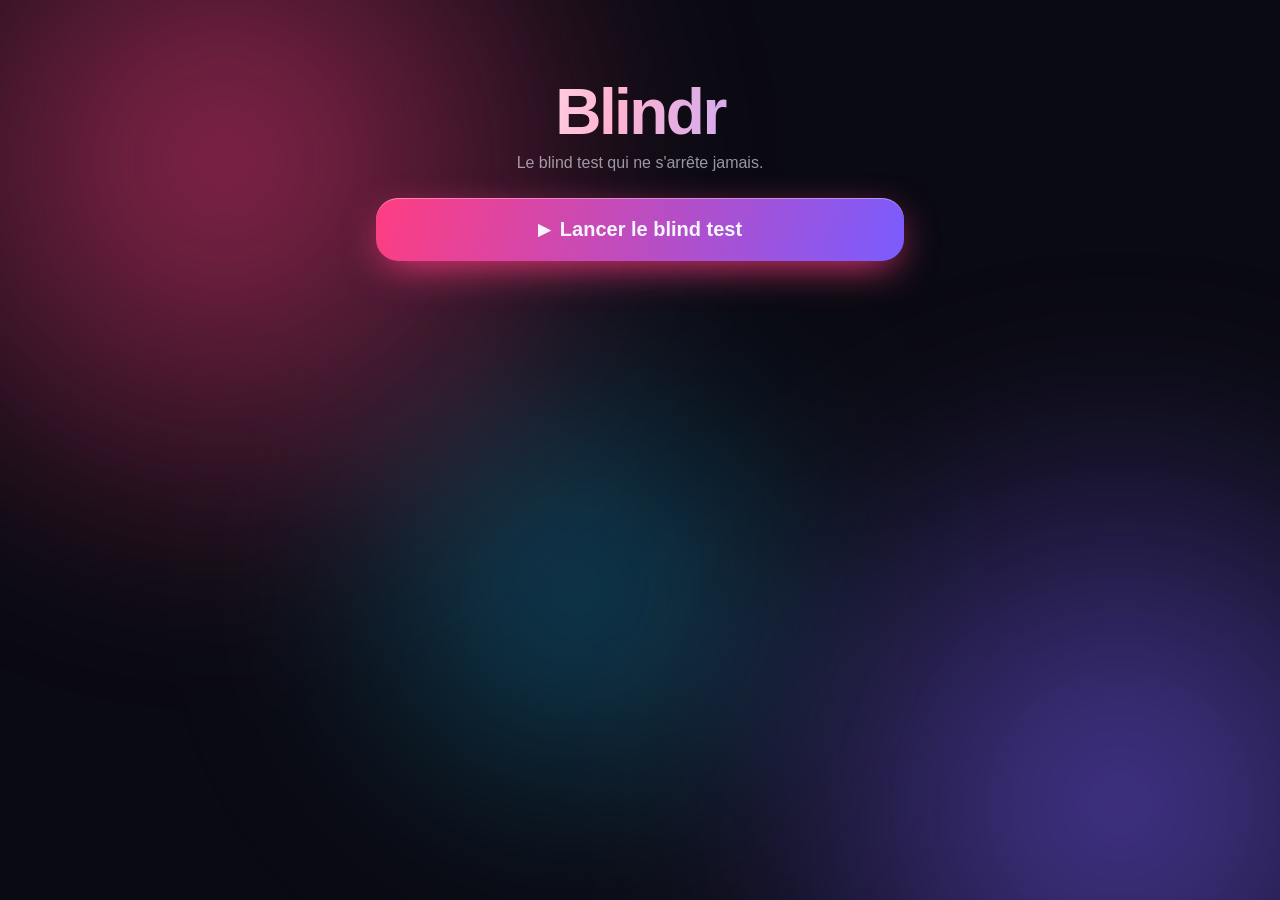
==== index.html @ a98001b3 "Interface et moteur de jeu Mode infini, réglages pendant la partie, préchargement et fondu enchaîné " ====
<!doctype html>
<html lang="fr">
<head>
  <meta charset="utf-8">
  <meta name="viewport" content="width=device-width, initial-scale=1, viewport-fit=cover, user-scalable=no">
  <title>Blindr</title>
  <meta name="description" content="Blind test infini : musique, films, séries, Disney, anime, jeux vidéo.">
  <meta name="theme-color" content="#0a0a12">
  <meta name="apple-mobile-web-app-capable" content="yes">
  <meta name="mobile-web-app-capable" content="yes">
  <meta name="apple-mobile-web-app-status-bar-style" content="black-translucent">
  <meta name="apple-mobile-web-app-title" content="Blindr">
  <link rel="manifest" href="manifest.webmanifest">
  <link rel="apple-touch-icon" href="icons/apple-touch-icon.png">
  <link rel="icon" href="icons/icon-192.png">
  <link rel="stylesheet" href="styles.css">
</head>
<body>
  <!-- Accueil -->
  <section id="home" class="screen active">
    <div class="blobs"><i></i><i></i><i></i></div>
    <div class="home-inner">
      <header class="brand">
        <div class="logo-mark" aria-hidden="true"><span></span><span></span><span></span><span></span><span></span></div>
        <h1 class="logo">Blindr</h1>
        <p class="tagline">Le blind test qui ne s'arrête jamais.</p>
      </header>
      <button id="startBtn" class="cta"><span class="cta-icon">▶</span> Lancer le blind test</button>
      <p id="homeStatus" class="home-status"></p>
      <div id="settingsHome" class="settings-slot"></div>
    </div>
  </section>

  <!-- Partie -->
  <section id="game" class="screen" data-phase="idle">
    <div class="bg">
      <div class="blobs"><i></i><i></i><i></i></div>
      <img id="backdrop" class="backdrop" alt="">
      <div id="bgLayer" class="bg-layer"></div>
      <video id="video" class="video" playsinline webkit-playsinline preload="auto"></video>
      <video id="video2" class="video" playsinline webkit-playsinline preload="auto"></video>
      <div class="shade"></div>
    </div>

    <header class="topbar">
      <button id="quitBtn" class="icon-btn" aria-label="Quitter">✕</button>
      <div id="catChip" class="chip"></div>
      <div id="scoreBox" class="score"></div>
      <button id="outputBtn" class="icon-btn hidden" aria-label="Sortie audio">
        <svg viewBox="0 0 24 24" width="20" height="20" fill="none" stroke="currentColor" stroke-width="2" stroke-linecap="round" stroke-linejoin="round" aria-hidden="true"><path d="M5 17H4a2 2 0 0 1-2-2V5a2 2 0 0 1 2-2h16a2 2 0 0 1 2 2v10a2 2 0 0 1-2 2h-1"/><path d="M12 15l5 6H7z"/></svg>
      </button>
      <button id="settingsBtn" class="icon-btn" aria-label="Réglages">⚙︎</button>
    </header>

    <main class="stage">
      <div class="panel loading">
        <div class="spinner"></div>
        <p id="loadingText">Préparation des extraits…</p>
        <button id="retryBtn" class="ghost hidden">Réessayer</button>
      </div>

      <div class="panel guess">
        <div class="ring">
          <svg viewBox="0 0 120 120" aria-hidden="true">
            <circle class="ring-track" cx="60" cy="60" r="54"/>
            <circle id="ringBar" class="ring-bar" cx="60" cy="60" r="54"/>
          </svg>
          <div id="countdown" class="countdown">15</div>
        </div>
        <div class="eq" aria-hidden="true"><i></i><i></i><i></i><i></i><i></i><i></i><i></i><i></i><i></i></div>
        <p class="question">Qu'est-ce que c'est ?</p>
        <p id="roundLabel" class="round-label"></p>
      </div>

      <div class="panel reveal">
        <img id="cover" class="cover" alt="">
        <div class="answer">
          <h2 id="ansTitle" class="ans-title"></h2>
          <p id="ansAlt" class="ans-alt"></p>
          <p id="ansSub" class="ans-sub"></p>
          <p id="ansMeta" class="ans-meta"></p>
        </div>
        <div id="judge" class="judge">
          <button data-ok="1" class="judge-btn ok">✓ Trouvé</button>
          <button data-ok="0" class="judge-btn ko">✗ Raté</button>
        </div>
      </div>
    </main>

    <footer class="controls">
      <button id="pauseBtn" class="ctrl" aria-label="Pause">❚❚</button>
      <button id="skipBtn" class="ctrl wide">Révéler</button>
    </footer>
    <div class="progress"><i id="progressBar"></i></div>
    <div id="pausedOverlay" class="paused-overlay">En pause<small>Touchez ▶ pour reprendre</small></div>
  </section>

  <!-- Réglages pendant la partie -->
  <div id="sheet" class="sheet" aria-hidden="true">
    <div class="sheet-backdrop" data-close></div>
    <div class="sheet-panel">
      <div class="sheet-grab"></div>
      <div class="sheet-head">
        <h3>Réglages</h3>
        <button class="pill" data-close>Reprendre</button>
      </div>
      <div id="settingsSheet" class="settings-slot"></div>
    </div>
  </div>

  <!-- Réglages (déplacés entre l'accueil et la feuille) -->
  <div id="settings" class="settings">
    <div class="card">
      <div class="card-head">
        <h4>Catégories</h4>
        <div class="mini-actions">
          <button data-cats="all">Tout</button>
          <button data-cats="none">Aucune</button>
        </div>
      </div>
      <div id="catGrid" class="cat-grid"></div>
    </div>

    <div class="card">
      <h4>Difficulté</h4>
      <div id="diffSeg" class="segmented"></div>
      <p id="diffHint" class="hint"></p>
    </div>

    <div class="card">
      <label class="slider-row">
        <span>Temps pour deviner</span><b id="guessVal"></b>
        <input id="guessRange" type="range" min="5" max="30" step="1">
      </label>
      <label class="slider-row">
        <span>Durée de la réponse</span><b id="revealVal"></b>
        <input id="revealRange" type="range" min="3" max="20" step="1">
      </label>
    </div>

    <div class="card toggles">
      <label class="toggle"><span>Openings d'anime en vidéo<small>Vidéo officielle à la révélation (AnimeThemes)</small></span><input type="checkbox" id="optAnimeVideo"><i></i></label>
      <label class="toggle"><span>Compter les points</span><input type="checkbox" id="optScore"><i></i></label>
      <label class="toggle"><span>Son de révélation</span><input type="checkbox" id="optChime"><i></i></label>
      <button id="resetHistory" class="ghost small">Réinitialiser l'historique des titres joués</button>
    </div>
  </div>

  <audio id="a0" preload="auto" playsinline crossorigin="anonymous" x-webkit-airplay="allow"></audio>
  <audio id="a1" preload="auto" playsinline crossorigin="anonymous" x-webkit-airplay="allow"></audio>
  <div id="toast" class="toast"></div>

  <script type="module" src="js/app.js"></script>
</body>
</html>
---- styles.css ----
:root {
  --bg: #0a0a12;
  --panel: rgba(255, 255, 255, 0.06);
  --panel-strong: rgba(255, 255, 255, 0.1);
  --line: rgba(255, 255, 255, 0.1);
  --text: #f6f5ff;
  --muted: rgba(246, 245, 255, 0.6);
  --c: #ff3d81;          /* couleur de la catégorie en cours */
  --c2: #7a5cff;
  --ok: #3ddc84;
  --ko: #ff5470;
  --radius: 20px;
  --sat: env(safe-area-inset-top, 0px);
  --sab: env(safe-area-inset-bottom, 0px);
  color-scheme: dark;
}

* { box-sizing: border-box; -webkit-tap-highlight-color: transparent; }
html, body { margin: 0; height: 100%; background: var(--bg); color: var(--text); overflow: hidden; }
body {
  font-family: -apple-system, BlinkMacSystemFont, "SF Pro Display", "Segoe UI", Roboto, sans-serif;
  -webkit-font-smoothing: antialiased;
  -webkit-user-select: none; user-select: none;
  overscroll-behavior: none;
}
button { font: inherit; color: inherit; border: 0; background: none; cursor: pointer; }
.hidden { display: none !important; }

/* ---------- Écrans ---------- */
.screen { position: fixed; inset: 0; display: none; }
.screen.active { display: block; }

/* ---------- Fond animé ---------- */
.blobs { position: absolute; inset: 0; overflow: hidden; z-index: 0; }
.blobs i {
  position: absolute; width: 75vmax; height: 75vmax; border-radius: 50%;
  filter: blur(70px); opacity: .55; mix-blend-mode: screen;
  animation: drift 18s ease-in-out infinite alternate;
  transition: background 1.2s ease;
}
.blobs i:nth-child(1) { background: radial-gradient(circle, var(--c) 0%, transparent 65%); top: -25vmax; left: -20vmax; }
.blobs i:nth-child(2) { background: radial-gradient(circle, var(--c2) 0%, transparent 65%); bottom: -30vmax; right: -25vmax; animation-duration: 22s; animation-delay: -6s; }
.blobs i:nth-child(3) { background: radial-gradient(circle, #19c3ff 0%, transparent 65%); top: 30%; left: 20%; width: 50vmax; height: 50vmax; opacity: .3; animation-duration: 26s; animation-delay: -12s; }
@keyframes drift {
  0% { transform: translate(0, 0) scale(1); }
  50% { transform: translate(8vmax, 6vmax) scale(1.15); }
  100% { transform: translate(-6vmax, 10vmax) scale(.95); }
}

/* ---------- Accueil ---------- */
#home { overflow-y: auto; -webkit-overflow-scrolling: touch; }
#home .blobs { position: fixed; }
.home-inner {
  position: relative; z-index: 1; max-width: 560px; margin: 0 auto;
  padding: calc(var(--sat) + 36px) 16px calc(var(--sab) + 40px);
}
.brand { text-align: center; margin-bottom: 26px; }
.logo-mark { display: inline-flex; gap: 5px; align-items: flex-end; height: 38px; margin-bottom: 6px; }
.logo-mark span { width: 7px; border-radius: 4px; background: linear-gradient(var(--c), var(--c2)); animation: eq 1s ease-in-out infinite; }
.logo-mark span:nth-child(1) { animation-delay: -.2s; }
.logo-mark span:nth-child(2) { animation-delay: -.5s; }
.logo-mark span:nth-child(3) { animation-delay: -.1s; }
.logo-mark span:nth-child(4) { animation-delay: -.7s; }
.logo-mark span:nth-child(5) { animation-delay: -.35s; }
.logo {
  margin: 0; font-size: 64px; font-weight: 900; letter-spacing: -0.04em; line-height: 1;
  background: linear-gradient(100deg, #fff 10%, #ffb3d0 45%, #b9a8ff 80%);
  -webkit-background-clip: text; background-clip: text; color: transparent;
}
.tagline { margin: 10px 0 0; color: var(--muted); font-size: 16px; }

.cta {
  width: 100%; padding: 20px; border-radius: 22px; font-size: 20px; font-weight: 800;
  background: linear-gradient(110deg, var(--c), var(--c2));
  box-shadow: 0 12px 40px -10px var(--c), inset 0 1px 0 rgba(255,255,255,.35);
  display: flex; align-items: center; justify-content: center; gap: 10px;
  transition: transform .15s ease, opacity .2s;
}
.cta:active { transform: scale(.97); }
.cta:disabled { opacity: .45; }
.cta-icon { font-size: 16px; }
.home-status { text-align: center; color: var(--muted); font-size: 13px; margin: 10px 0 22px; min-height: 1em; }

/* ---------- Réglages ---------- */
.settings { display: flex; flex-direction: column; gap: 12px; }
#settings:not(.placed) { display: none; }
.card {
  background: var(--panel); border: 1px solid var(--line); border-radius: var(--radius);
  padding: 16px; backdrop-filter: blur(20px); -webkit-backdrop-filter: blur(20px);
}
.card h4 { margin: 0 0 12px; font-size: 13px; text-transform: uppercase; letter-spacing: .08em; color: var(--muted); font-weight: 700; }
.card-head { display: flex; align-items: center; justify-content: space-between; margin-bottom: 12px; }
.card-head h4 { margin: 0; }
.mini-actions { display: flex; gap: 6px; }
.mini-actions button { font-size: 13px; padding: 5px 11px; border-radius: 99px; background: var(--panel-strong); }

.cat-grid { display: grid; grid-template-columns: repeat(auto-fill, minmax(140px, 1fr)); gap: 8px; }
.cat {
  display: flex; align-items: center; gap: 8px; padding: 11px 12px; border-radius: 14px;
  background: rgba(255,255,255,.04); border: 1.5px solid var(--line); font-size: 14px; font-weight: 600;
  text-align: left; transition: all .18s ease; color: var(--muted);
}
.cat .e { font-size: 18px; filter: grayscale(1); opacity: .6; transition: inherit; }
.cat.on { color: var(--text); border-color: var(--cc); background: color-mix(in srgb, var(--cc) 18%, transparent); }
.cat.on .e { filter: none; opacity: 1; }

.segmented { display: grid; grid-template-columns: repeat(4, 1fr); background: rgba(0,0,0,.25); border-radius: 14px; padding: 4px; gap: 4px; }
.segmented button { padding: 10px 4px; border-radius: 10px; font-size: 14px; font-weight: 700; color: var(--muted); transition: all .18s; }
.segmented button.on { background: linear-gradient(110deg, var(--c), var(--c2)); color: #fff; box-shadow: 0 4px 14px -4px var(--c); }
.hint { margin: 10px 0 0; font-size: 13px; color: var(--muted); }

.slider-row { display: grid; grid-template-columns: 1fr auto; align-items: center; gap: 6px 10px; font-size: 15px; font-weight: 600; }
.slider-row + .slider-row { margin-top: 18px; }
.slider-row b { font-variant-numeric: tabular-nums; color: var(--text); }
.slider-row input { grid-column: 1 / -1; }
input[type=range] { -webkit-appearance: none; appearance: none; width: 100%; height: 6px; border-radius: 6px; background: rgba(255,255,255,.12); outline: none; margin: 8px 0 0; }
input[type=range]::-webkit-slider-thumb { -webkit-appearance: none; width: 26px; height: 26px; border-radius: 50%; background: #fff; box-shadow: 0 2px 10px rgba(0,0,0,.4), 0 0 0 4px color-mix(in srgb, var(--c) 45%, transparent); }

.toggles { display: flex; flex-direction: column; gap: 14px; }
.toggle { display: flex; align-items: center; justify-content: space-between; gap: 12px; font-size: 15px; font-weight: 600; }
.toggle small { display: block; font-weight: 400; color: var(--muted); font-size: 12px; margin-top: 2px; }
.toggle input { display: none; }
.toggle i { flex: none; width: 50px; height: 30px; border-radius: 99px; background: rgba(255,255,255,.15); position: relative; transition: background .2s; }
.toggle i::after { content: ""; position: absolute; top: 3px; left: 3px; width: 24px; height: 24px; border-radius: 50%; background: #fff; transition: transform .2s; box-shadow: 0 2px 6px rgba(0,0,0,.3); }
.toggle input:checked + i { background: var(--ok); }
.toggle input:checked + i::after { transform: translateX(20px); }
.toggle.disabled { opacity: .4; pointer-events: none; }

.ghost { padding: 12px 16px; border-radius: 14px; background: var(--panel-strong); font-weight: 600; }
.ghost.small { font-size: 13px; padding: 10px; color: var(--muted); }

/* ---------- Partie ---------- */
#game { background: #000; }
.bg { position: absolute; inset: 0; overflow: hidden; }
.backdrop {
  position: absolute; inset: -8%; width: 116%; height: 116%; object-fit: cover;
  opacity: 0; filter: saturate(1.25) brightness(.62) blur(1px);
  transition: opacity .6s ease;
}
.video {
  position: absolute; left: 0; right: 0; top: calc(var(--sat) + 72px); width: 100%; max-height: 100%;
  object-fit: contain; border-radius: 0;
  opacity: 0; transition: opacity .6s ease;
  box-shadow: 0 30px 80px rgba(0,0,0,.6);
}
.shade {
  position: absolute; inset: 0; pointer-events: none;
  background:
    linear-gradient(180deg, rgba(0,0,0,.55) 0%, rgba(0,0,0,0) 22%, rgba(0,0,0,0) 45%, rgba(0,0,0,.85) 100%);
}

/* Clip ou bande-annonce en fond (muet) */
.bg-layer { position: absolute; inset: 0; overflow: hidden; pointer-events: none; }
.bgvid { position: absolute; opacity: 0; transition: opacity .6s ease; filter: brightness(.72) saturate(1.1); }
video.bgvid { inset: 0; width: 100%; height: 100%; object-fit: cover; }
.bgvid.yt { top: 50%; left: 50%; width: max(100vw, 177.78vh); height: max(56.25vw, 100vh); transform: translate(-50%, -50%); }
.bgvid.yt iframe { width: 100%; height: 100%; border: 0; }
#game[data-phase=reveal] .bgvid.active.playing { opacity: 1; }
#game.has-bg .cover { display: none; }
#game.has-bg .reveal { justify-content: flex-end; height: 100%; }

#game[data-phase=reveal] .backdrop.show { opacity: 1; animation: kenburns 16s ease-out forwards; }
#game[data-phase=reveal].is-video .backdrop.show { filter: blur(28px) brightness(.45) saturate(1.4); animation: none; transform: scale(1.1); }
#game[data-phase=reveal].is-video .video.active { opacity: 1; }
@keyframes kenburns {
  from { transform: scale(1) translate(0, 0); }
  to { transform: scale(1.18) translate(-3%, -2%); }
}

.topbar {
  position: absolute; z-index: 5; top: 0; left: 0; right: 0;
  padding: calc(var(--sat) + 10px) 14px 10px;
  display: flex; align-items: center; gap: 10px;
}
.icon-btn {
  width: 42px; height: 42px; border-radius: 50%; flex: none; font-size: 18px;
  background: rgba(255,255,255,.12); backdrop-filter: blur(14px); -webkit-backdrop-filter: blur(14px);
  display: grid; place-items: center;
}
.chip {
  padding: 8px 14px; border-radius: 99px; font-size: 14px; font-weight: 700;
  background: color-mix(in srgb, var(--c) 30%, rgba(0,0,0,.3)); border: 1px solid color-mix(in srgb, var(--c) 60%, transparent);
  backdrop-filter: blur(14px); -webkit-backdrop-filter: blur(14px);
  white-space: nowrap; overflow: hidden; text-overflow: ellipsis; opacity: 0; transition: opacity .3s;
}
#game[data-phase=guess] .chip, #game[data-phase=reveal] .chip { opacity: 1; }
.score { margin-left: auto; font-weight: 800; font-variant-numeric: tabular-nums; font-size: 15px; }

.stage { position: absolute; inset: 0; z-index: 3; display: grid; place-items: center; padding: calc(var(--sat) + 70px) 20px calc(var(--sab) + 110px); }
.panel { grid-area: 1 / 1; width: 100%; max-width: 520px; display: flex; flex-direction: column; align-items: center; text-align: center; opacity: 0; pointer-events: none; transition: opacity .45s ease, transform .6s cubic-bezier(.2,.8,.2,1); transform: translateY(12px) scale(.98); }
#game[data-phase=loading] .loading,
#game[data-phase=guess] .guess,
#game[data-phase=reveal] .reveal { opacity: 1; pointer-events: auto; transform: none; }

.spinner { width: 46px; height: 46px; border-radius: 50%; border: 4px solid rgba(255,255,255,.15); border-top-color: var(--c); animation: spin 0.9s linear infinite; }
@keyframes spin { to { transform: rotate(360deg); } }
.loading p { color: var(--muted); margin: 18px 0; }

.ring { position: relative; width: min(58vw, 240px); aspect-ratio: 1; }
.ring svg { width: 100%; height: 100%; transform: rotate(-90deg); filter: drop-shadow(0 0 18px color-mix(in srgb, var(--c) 70%, transparent)); }
.ring-track { fill: rgba(0,0,0,.25); stroke: rgba(255,255,255,.1); stroke-width: 7; }
.ring-bar { fill: none; stroke: var(--c); stroke-width: 7; stroke-linecap: round; stroke-dasharray: 339.29; stroke-dashoffset: 0; }
.countdown { position: absolute; inset: 0; display: grid; place-items: center; font-size: clamp(56px, 20vw, 88px); font-weight: 900; font-variant-numeric: tabular-nums; letter-spacing: -0.04em; }
.countdown.tick { animation: tick .35s ease; }
@keyframes tick { 0% { transform: scale(1.18); } 100% { transform: scale(1); } }

.eq { display: flex; align-items: flex-end; gap: 6px; height: 46px; margin: 30px 0 18px; }
.eq i { width: 8px; border-radius: 4px; background: linear-gradient(var(--c), var(--c2)); animation: eq 1s ease-in-out infinite; }
.eq i:nth-child(2n) { animation-duration: .8s; }
.eq i:nth-child(3n) { animation-duration: 1.25s; }
.eq i:nth-child(1) { animation-delay: -.3s; } .eq i:nth-child(2) { animation-delay: -.6s; } .eq i:nth-child(3) { animation-delay: -.1s; }
.eq i:nth-child(4) { animation-delay: -.8s; } .eq i:nth-child(5) { animation-delay: -.45s; } .eq i:nth-child(6) { animation-delay: -.2s; }
.eq i:nth-child(7) { animation-delay: -.7s; } .eq i:nth-child(8) { animation-delay: -.35s; } .eq i:nth-child(9) { animation-delay: -.55s; }
@keyframes eq { 0%, 100% { height: 18%; } 50% { height: 100%; } }
#game.paused .eq i, #game.paused .blobs i { animation-play-state: paused; }

.question { margin: 0; font-size: 24px; font-weight: 800; }
.round-label { margin: 6px 0 0; color: var(--muted); font-size: 14px; }

/* Révélation */
.cover {
  width: min(64vw, 300px); aspect-ratio: 1; object-fit: cover; border-radius: 22px;
  box-shadow: 0 30px 70px -10px rgba(0,0,0,.8), 0 0 0 1px rgba(255,255,255,.12);
  animation: float 6s ease-in-out infinite; margin-bottom: 26px;
}
.cover.missing { display: none; }
#game.is-video .cover { display: none; }
@keyframes float {
  0%, 100% { transform: translateY(0) rotate(-1.5deg); }
  50% { transform: translateY(-10px) rotate(1.5deg); }
}
#game[data-phase=reveal] .answer > * { animation: rise .7s cubic-bezier(.2,.8,.2,1) both; }
#game[data-phase=reveal] .answer > :nth-child(2) { animation-delay: .08s; }
#game[data-phase=reveal] .answer > :nth-child(3) { animation-delay: .16s; }
#game[data-phase=reveal] .answer > :nth-child(4) { animation-delay: .24s; }
#game[data-phase=reveal] .cover { animation: pop .7s cubic-bezier(.2,.9,.3,1.3) both, float 6s ease-in-out .7s infinite; }
@keyframes rise { from { opacity: 0; transform: translateY(18px); } to { opacity: 1; transform: none; } }
@keyframes pop { from { opacity: 0; transform: scale(.7) rotate(-6deg); } to { opacity: 1; transform: none; } }

.ans-title {
  margin: 0; font-size: clamp(30px, 9.5vw, 54px); font-weight: 900; line-height: 1.04; letter-spacing: -0.03em;
  text-shadow: 0 4px 30px rgba(0,0,0,.7), 0 0 2px rgba(0,0,0,.5);
  overflow-wrap: anywhere;
}
.ans-alt { margin: 6px 0 0; font-size: 16px; font-style: italic; color: rgba(255,255,255,.75); text-shadow: 0 2px 12px rgba(0,0,0,.8); }
.ans-alt:empty, .ans-meta:empty, .ans-sub:empty { display: none; }
.ans-sub { margin: 12px 0 0; font-size: 19px; font-weight: 600; text-shadow: 0 2px 14px rgba(0,0,0,.85); }
.ans-meta { margin: 12px 0 0; display: inline-block; padding: 5px 12px; border-radius: 99px; font-size: 13px; font-weight: 700; background: rgba(0,0,0,.35); border: 1px solid rgba(255,255,255,.15); }
#game.is-video .reveal { justify-content: flex-end; height: 100%; }

.judge { display: flex; gap: 10px; margin-top: 24px; }
.judge.hidden { display: none; }
.judge-btn { padding: 12px 20px; border-radius: 99px; font-weight: 800; font-size: 15px; backdrop-filter: blur(12px); -webkit-backdrop-filter: blur(12px); transition: transform .12s, opacity .2s; }
.judge-btn:active { transform: scale(.94); }
.judge-btn.ok { background: color-mix(in srgb, var(--ok) 30%, rgba(0,0,0,.3)); border: 1.5px solid var(--ok); }
.judge-btn.ko { background: color-mix(in srgb, var(--ko) 25%, rgba(0,0,0,.3)); border: 1.5px solid var(--ko); }
.judge.done .judge-btn:not(.picked) { opacity: .25; }

.controls {
  position: absolute; z-index: 5; left: 0; right: 0; bottom: 0;
  padding: 12px 16px calc(var(--sab) + 18px);
  display: flex; gap: 10px; justify-content: center;
}
.ctrl {
  height: 56px; min-width: 56px; padding: 0 18px; border-radius: 99px; font-size: 17px; font-weight: 800;
  background: rgba(255,255,255,.14); backdrop-filter: blur(16px); -webkit-backdrop-filter: blur(16px);
  border: 1px solid rgba(255,255,255,.14);
}
.ctrl.wide { flex: 1; max-width: 260px; }
.ctrl:active { transform: scale(.96); }
.progress { position: absolute; z-index: 6; left: 0; right: 0; bottom: 0; height: 3px; }
.progress i { display: block; height: 100%; width: 0; background: linear-gradient(90deg, var(--c), var(--c2)); }

.paused-overlay {
  position: absolute; inset: 0; z-index: 4; display: grid; place-content: center; text-align: center; gap: 8px;
  font-size: 28px; font-weight: 900; background: rgba(0,0,0,.55); backdrop-filter: blur(6px); -webkit-backdrop-filter: blur(6px);
  opacity: 0; pointer-events: none; transition: opacity .25s;
}
.paused-overlay small { font-size: 14px; font-weight: 500; color: var(--muted); }
#game.paused:not(.sheet-open) .paused-overlay { opacity: 1; }

/* ---------- Feuille de réglages ---------- */
.sheet { position: fixed; inset: 0; z-index: 20; pointer-events: none; }
.sheet-backdrop { position: absolute; inset: 0; background: rgba(0,0,0,.5); opacity: 0; transition: opacity .3s; }
.sheet-panel {
  position: absolute; left: 0; right: 0; bottom: 0; max-height: 86vh; overflow-y: auto; -webkit-overflow-scrolling: touch;
  background: rgba(20, 18, 32, .92); backdrop-filter: blur(30px); -webkit-backdrop-filter: blur(30px);
  border-radius: 26px 26px 0 0; border-top: 1px solid var(--line);
  padding: 8px 16px calc(var(--sab) + 24px);
  transform: translateY(105%); transition: transform .4s cubic-bezier(.2,.8,.2,1);
}
.sheet.open { pointer-events: auto; }
.sheet.open .sheet-backdrop { opacity: 1; }
.sheet.open .sheet-panel { transform: none; }
.sheet-grab { width: 40px; height: 5px; border-radius: 3px; background: rgba(255,255,255,.25); margin: 4px auto 10px; }
.sheet-head { display: flex; align-items: center; justify-content: space-between; margin-bottom: 12px; position: sticky; top: -8px; padding: 6px 0; background: inherit; z-index: 1; }
.sheet-head h3 { margin: 0; font-size: 22px; font-weight: 800; }
.pill { padding: 10px 18px; border-radius: 99px; font-weight: 800; background: linear-gradient(110deg, var(--c), var(--c2)); }
.sheet .card { background: rgba(255,255,255,.05); }

.toast {
  position: fixed; z-index: 30; left: 50%; bottom: calc(var(--sab) + 96px); transform: translate(-50%, 20px);
  background: rgba(30, 28, 44, .95); border: 1px solid var(--line); padding: 10px 16px; border-radius: 14px;
  font-size: 14px; font-weight: 600; opacity: 0; transition: all .3s; pointer-events: none; max-width: calc(100vw - 32px); text-align: center;
}
.toast.show { opacity: 1; transform: translate(-50%, 0); }

@media (orientation: landscape) and (max-height: 500px) {
  .ring { width: 150px; }
  .eq { margin: 14px 0 10px; height: 30px; }
  .cover { width: 150px; margin-bottom: 12px; }
  .video { top: 0; height: 100%; }
  #game.is-video .reveal { justify-content: flex-end; }
  #game.is-video .ans-title { font-size: 30px; }
}
@media (prefers-reduced-motion: reduce) {
  *, *::before, *::after { animation-duration: .01ms !important; animation-iteration-count: 1 !important; }
}
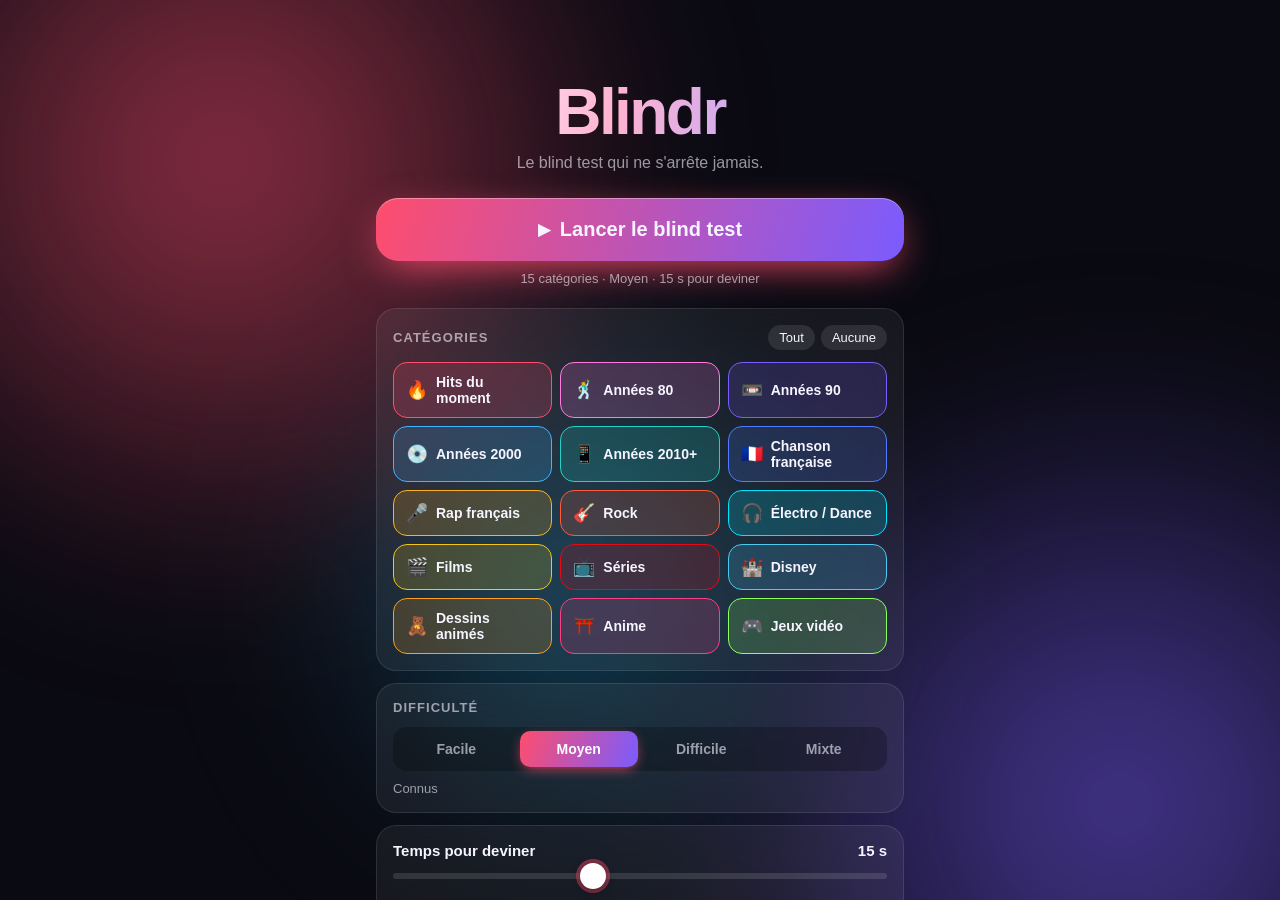
==== commit b16fcff4: "Mise en page paysage pour iPhone Commandes en colonne à droite, compteur proportionné au cercle et q" ====
--- a/index.html
+++ b/index.html
@@ -67,22 +67,26 @@
           </svg>
           <div id="countdown" class="countdown">15</div>
         </div>
-        <div class="eq" aria-hidden="true"><i></i><i></i><i></i><i></i><i></i><i></i><i></i><i></i><i></i></div>
-        <p class="question">Qu'est-ce que c'est ?</p>
-        <p id="roundLabel" class="round-label"></p>
+        <div class="guess-info">
+          <div class="eq" aria-hidden="true"><i></i><i></i><i></i><i></i><i></i><i></i><i></i><i></i><i></i></div>
+          <p class="question">Qu'est-ce que c'est ?</p>
+          <p id="roundLabel" class="round-label"></p>
+        </div>
       </div>
 
       <div class="panel reveal">
         <img id="cover" class="cover" alt="">
-        <div class="answer">
-          <h2 id="ansTitle" class="ans-title"></h2>
-          <p id="ansAlt" class="ans-alt"></p>
-          <p id="ansSub" class="ans-sub"></p>
-          <p id="ansMeta" class="ans-meta"></p>
-        </div>
-        <div id="judge" class="judge">
-          <button data-ok="1" class="judge-btn ok">✓ Trouvé</button>
-          <button data-ok="0" class="judge-btn ko">✗ Raté</button>
+        <div class="reveal-text">
+          <div class="answer">
+            <h2 id="ansTitle" class="ans-title"></h2>
+            <p id="ansAlt" class="ans-alt"></p>
+            <p id="ansSub" class="ans-sub"></p>
+            <p id="ansMeta" class="ans-meta"></p>
+          </div>
+          <div id="judge" class="judge">
+            <button data-ok="1" class="judge-btn ok">✓ Trouvé</button>
+            <button data-ok="0" class="judge-btn ko">✗ Raté</button>
+          </div>
         </div>
       </div>
     </main>
--- a/styles.css
+++ b/styles.css
@@ -12,6 +12,8 @@
   --radius: 20px;
   --sat: env(safe-area-inset-top, 0px);
   --sab: env(safe-area-inset-bottom, 0px);
+  --sal: env(safe-area-inset-left, 0px);
+  --sar: env(safe-area-inset-right, 0px);
   color-scheme: dark;
 }
 
@@ -52,7 +54,7 @@
 #home .blobs { position: fixed; }
 .home-inner {
   position: relative; z-index: 1; max-width: 560px; margin: 0 auto;
-  padding: calc(var(--sat) + 36px) 16px calc(var(--sab) + 40px);
+  padding: calc(var(--sat) + 36px) calc(var(--sar) + 16px) calc(var(--sab) + 40px) calc(var(--sal) + 16px);
 }
 .brand { text-align: center; margin-bottom: 26px; }
 .logo-mark { display: inline-flex; gap: 5px; align-items: flex-end; height: 38px; margin-bottom: 6px; }
@@ -169,7 +171,7 @@
 
 .topbar {
   position: absolute; z-index: 5; top: 0; left: 0; right: 0;
-  padding: calc(var(--sat) + 10px) 14px 10px;
+  padding: calc(var(--sat) + 10px) calc(var(--sar) + 14px) 10px calc(var(--sal) + 14px);
   display: flex; align-items: center; gap: 10px;
 }
 .icon-btn {
@@ -186,7 +188,7 @@
 #game[data-phase=guess] .chip, #game[data-phase=reveal] .chip { opacity: 1; }
 .score { margin-left: auto; font-weight: 800; font-variant-numeric: tabular-nums; font-size: 15px; }
 
-.stage { position: absolute; inset: 0; z-index: 3; display: grid; place-items: center; padding: calc(var(--sat) + 70px) 20px calc(var(--sab) + 110px); }
+.stage { position: absolute; inset: 0; z-index: 3; display: grid; place-items: center; padding: calc(var(--sat) + 70px) calc(var(--sar) + 20px) calc(var(--sab) + 110px) calc(var(--sal) + 20px); }
 .panel { grid-area: 1 / 1; width: 100%; max-width: 520px; display: flex; flex-direction: column; align-items: center; text-align: center; opacity: 0; pointer-events: none; transition: opacity .45s ease, transform .6s cubic-bezier(.2,.8,.2,1); transform: translateY(12px) scale(.98); }
 #game[data-phase=loading] .loading,
 #game[data-phase=guess] .guess,
@@ -196,11 +198,11 @@
 @keyframes spin { to { transform: rotate(360deg); } }
 .loading p { color: var(--muted); margin: 18px 0; }
 
-.ring { position: relative; width: min(58vw, 240px); aspect-ratio: 1; }
+.ring { position: relative; width: min(58vw, 240px); aspect-ratio: 1; flex: none; container-type: inline-size; }
 .ring svg { width: 100%; height: 100%; transform: rotate(-90deg); filter: drop-shadow(0 0 18px color-mix(in srgb, var(--c) 70%, transparent)); }
 .ring-track { fill: rgba(0,0,0,.25); stroke: rgba(255,255,255,.1); stroke-width: 7; }
 .ring-bar { fill: none; stroke: var(--c); stroke-width: 7; stroke-linecap: round; stroke-dasharray: 339.29; stroke-dashoffset: 0; }
-.countdown { position: absolute; inset: 0; display: grid; place-items: center; font-size: clamp(56px, 20vw, 88px); font-weight: 900; font-variant-numeric: tabular-nums; letter-spacing: -0.04em; }
+.countdown { position: absolute; inset: 0; display: grid; place-items: center; font-size: clamp(56px, 20vw, 88px); font-size: 38cqw; font-weight: 900; font-variant-numeric: tabular-nums; letter-spacing: -0.04em; }
 .countdown.tick { animation: tick .35s ease; }
 @keyframes tick { 0% { transform: scale(1.18); } 100% { transform: scale(1); } }
 
@@ -214,6 +216,7 @@
 @keyframes eq { 0%, 100% { height: 18%; } 50% { height: 100%; } }
 #game.paused .eq i, #game.paused .blobs i { animation-play-state: paused; }
 
+.guess-info, .reveal-text { display: flex; flex-direction: column; align-items: center; width: 100%; }
 .question { margin: 0; font-size: 24px; font-weight: 800; }
 .round-label { margin: 6px 0 0; color: var(--muted); font-size: 14px; }
 
@@ -258,7 +261,7 @@
 
 .controls {
   position: absolute; z-index: 5; left: 0; right: 0; bottom: 0;
-  padding: 12px 16px calc(var(--sab) + 18px);
+  padding: 12px calc(var(--sar) + 16px) calc(var(--sab) + 18px) calc(var(--sal) + 16px);
   display: flex; gap: 10px; justify-content: center;
 }
 .ctrl {
@@ -286,7 +289,7 @@
   position: absolute; left: 0; right: 0; bottom: 0; max-height: 86vh; overflow-y: auto; -webkit-overflow-scrolling: touch;
   background: rgba(20, 18, 32, .92); backdrop-filter: blur(30px); -webkit-backdrop-filter: blur(30px);
   border-radius: 26px 26px 0 0; border-top: 1px solid var(--line);
-  padding: 8px 16px calc(var(--sab) + 24px);
+  padding: 8px calc(var(--sar) + 16px) calc(var(--sab) + 24px) calc(var(--sal) + 16px);
   transform: translateY(105%); transition: transform .4s cubic-bezier(.2,.8,.2,1);
 }
 .sheet.open { pointer-events: auto; }
@@ -305,13 +308,65 @@
 }
 .toast.show { opacity: 1; transform: translate(-50%, 0); }
 
+/* ---------- iPhone en paysage ---------- */
 @media (orientation: landscape) and (max-height: 500px) {
-  .ring { width: 150px; }
-  .eq { margin: 14px 0 10px; height: 30px; }
-  .cover { width: 150px; margin-bottom: 12px; }
-  .video { top: 0; height: 100%; }
-  #game.is-video .reveal { justify-content: flex-end; }
-  #game.is-video .ans-title { font-size: 30px; }
+  /* Accueil : plus compact, réglages sur deux colonnes */
+  .home-inner { max-width: 760px; padding-top: calc(var(--sat) + 18px); }
+  .brand { margin-bottom: 14px; }
+  .logo-mark { height: 26px; margin-bottom: 2px; }
+  .logo { font-size: 44px; }
+  .tagline { margin-top: 4px; font-size: 14px; }
+  .cta { padding: 14px; font-size: 18px; }
+  .home-status { margin: 8px 0 14px; }
+  .settings { display: grid; grid-template-columns: 1fr 1fr; align-items: start; }
+  .settings > .card:first-child { grid-column: 1 / -1; }
+
+  /* Barre du haut plus fine */
+  .topbar { padding-top: calc(var(--sat) + 8px); padding-bottom: 6px; }
+  .icon-btn { width: 38px; height: 38px; font-size: 16px; }
+
+  /* Commandes en colonne sur la droite : toute la hauteur reste pour le jeu */
+  .controls {
+    top: 0; bottom: 0; left: auto; right: 0; width: calc(var(--sar) + 132px);
+    flex-direction: column; justify-content: center; align-items: center; gap: 12px;
+    padding: 56px calc(var(--sar) + 14px) calc(var(--sab) + 12px) 14px;
+  }
+  .ctrl { height: 48px; min-width: 48px; font-size: 15px; }
+  .ctrl.wide { flex: none; width: 104px; max-width: none; padding: 0 10px; }
+  .stage { padding: calc(var(--sat) + 54px) calc(var(--sar) + 140px) calc(var(--sab) + 14px) calc(var(--sal) + 24px); }
+  .panel { max-width: 640px; }
+
+  /* Devinette : compteur et question côte à côte */
+  .guess { flex-direction: row; justify-content: center; gap: 36px; text-align: left; }
+  .guess .ring { width: min(56vh, 210px); }
+  .guess-info { display: flex; flex-direction: column; align-items: flex-start; }
+  .eq { margin: 0 0 14px; height: 34px; }
+  .question { font-size: 24px; }
+
+  /* Révélation : pochette et réponse côte à côte */
+  .reveal { flex-direction: row; justify-content: center; align-items: center; gap: 28px; text-align: left; }
+  .cover { width: min(58vh, 230px); margin: 0; flex: none; }
+  .answer { min-width: 0; }
+  .ans-title { font-size: clamp(24px, 9vh, 42px); }
+  .ans-sub { font-size: 16px; margin-top: 8px; }
+  .ans-meta { margin-top: 8px; }
+  .reveal-text { display: flex; flex-direction: column; align-items: flex-start; min-width: 0; }
+  .judge { margin-top: 14px; }
+  .judge-btn { padding: 9px 16px; font-size: 14px; }
+
+  /* Avec vidéo en fond (clip, bande-annonce, opening) : texte en bas à gauche, la vidéo reste visible */
+  #game.has-bg .reveal, #game.is-video .reveal { height: 100%; align-items: flex-end; justify-content: flex-start; }
+  #game.has-bg .ans-title, #game.is-video .ans-title { font-size: clamp(22px, 8vh, 34px); }
+  /* Titres très longs (certains anime) : 3 lignes au plus pour ne pas cacher la vidéo */
+  .ans-title { display: -webkit-box; -webkit-box-orient: vertical; -webkit-line-clamp: 3; overflow: hidden; }
+  .answer, .reveal-text { max-width: 560px; }
+  .ans-alt { white-space: nowrap; overflow: hidden; text-overflow: ellipsis; max-width: 100%; font-size: 14px; }
+  .video { top: 0; height: 100%; box-shadow: none; }
+  .shade { background: linear-gradient(90deg, rgba(0,0,0,.55) 0%, rgba(0,0,0,0) 45%), linear-gradient(180deg, rgba(0,0,0,.45) 0%, rgba(0,0,0,0) 25%, rgba(0,0,0,0) 50%, rgba(0,0,0,.8) 100%); }
+
+  /* Réglages : feuille centrée, presque toute la hauteur */
+  .sheet-panel { max-height: 94vh; left: max(var(--sal), calc(50% - 380px)); right: max(var(--sar), calc(50% - 380px)); }
+  .toast { bottom: calc(var(--sab) + 18px); }
 }
 @media (prefers-reduced-motion: reduce) {
   *, *::before, *::after { animation-duration: .01ms !important; animation-iteration-count: 1 !important; }
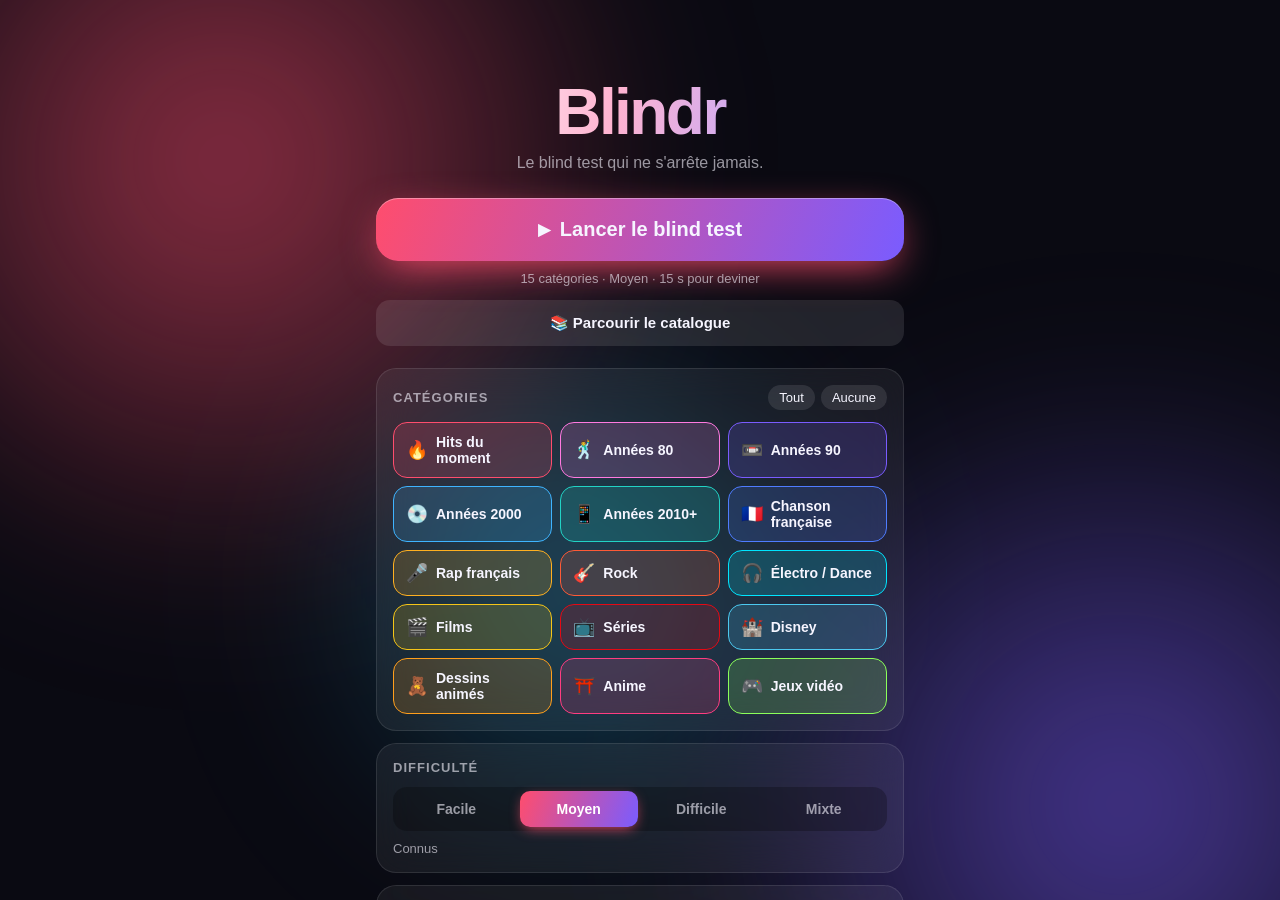
==== commit 5c373d65: "Écran Catalogue : parcourir, écouter, exclure ou rétablir les titres - Liste par catégorie avec nive" ====
--- a/index.html
+++ b/index.html
@@ -27,8 +27,39 @@
       </header>
       <button id="startBtn" class="cta"><span class="cta-icon">▶</span> Lancer le blind test</button>
       <p id="homeStatus" class="home-status"></p>
+      <button id="catalogBtn" class="ghost catalog-btn">📚 Parcourir le catalogue</button>
       <div id="settingsHome" class="settings-slot"></div>
     </div>
+  </section>
+
+  <!-- Catalogue -->
+  <section id="catalog" class="screen">
+    <div class="blobs"><i></i><i></i><i></i></div>
+    <div class="cat-top">
+      <div class="cat-bar">
+        <button id="catalogBack" class="icon-btn" aria-label="Retour">‹</button>
+        <h2>Catalogue</h2>
+        <span id="catalogCount" class="cat-count"></span>
+      </div>
+      <div id="catalogTabs" class="cat-tabs"></div>
+      <div class="cat-filters">
+        <input id="catalogSearch" type="search" placeholder="Rechercher un titre, une œuvre, un artiste" autocomplete="off" autocorrect="off" spellcheck="false">
+        <div id="catalogLevels" class="segmented cat-levels">
+          <button data-level="all" class="on">Tous</button>
+          <button data-level="easy">Facile</button>
+          <button data-level="medium">Moyen</button>
+          <button data-level="hard">Difficile</button>
+          <button data-level="out">Écartés</button>
+        </div>
+      </div>
+      <div id="catalogAnalyze" class="cat-analyze hidden">
+        <p id="catalogAnalyzeText"></p>
+        <button id="catalogAnalyzeBtn" class="pill">Analyser</button>
+      </div>
+    </div>
+    <div id="catalogList" class="cat-list"></div>
+    <video id="catVideo" class="hidden" playsinline webkit-playsinline preload="none"></video>
+    <audio id="catAudio" preload="none" playsinline x-webkit-airplay="allow"></audio>
   </section>
 
   <!-- Partie -->
@@ -146,12 +177,15 @@
       <label class="toggle"><span>Openings d'anime en vidéo<small>Vidéo officielle à la révélation (AnimeThemes)</small></span><input type="checkbox" id="optAnimeVideo"><i></i></label>
       <label class="toggle"><span>Compter les points</span><input type="checkbox" id="optScore"><i></i></label>
       <label class="toggle"><span>Son de révélation</span><input type="checkbox" id="optChime"><i></i></label>
+      <label class="toggle"><span>Mode AirPlay (HomePod, Apple TV)<small>À activer si le son ne passe pas en AirPlay. Les fondus entre extraits sont désactivés.</small></span><input type="checkbox" id="optAirplay"><i></i></label>
       <button id="resetHistory" class="ghost small">Réinitialiser l'historique des titres joués</button>
     </div>
   </div>
 
   <audio id="a0" preload="auto" playsinline crossorigin="anonymous" x-webkit-airplay="allow"></audio>
   <audio id="a1" preload="auto" playsinline crossorigin="anonymous" x-webkit-airplay="allow"></audio>
+  <!-- Lecteur direct pour AirPlay : pas de Web Audio, adresse réseau lisible par le HomePod. -->
+  <audio id="a2" preload="auto" playsinline x-webkit-airplay="allow"></audio>
   <div id="toast" class="toast"></div>
 
   <script type="module" src="js/app.js"></script>
--- a/styles.css
+++ b/styles.css
@@ -131,6 +131,80 @@
 .ghost { padding: 12px 16px; border-radius: 14px; background: var(--panel-strong); font-weight: 600; }
 .ghost.small { font-size: 13px; padding: 10px; color: var(--muted); }
 
+
+/* ---------- Catalogue ---------- */
+.catalog-btn { width: 100%; margin: -8px 0 22px; padding: 14px; font-size: 15px; }
+#catalog { background: var(--bg); }
+#catalog.active { display: flex; flex-direction: column; }
+#catalog .blobs { position: fixed; opacity: .55; }
+.cat-top {
+  position: relative; z-index: 1; flex: none; display: flex; flex-direction: column; gap: 10px;
+  padding: calc(var(--sat) + 10px) calc(var(--sar) + 16px) 10px calc(var(--sal) + 16px);
+  background: linear-gradient(rgba(10,10,18,.85), rgba(10,10,18,.6));
+  backdrop-filter: blur(20px); -webkit-backdrop-filter: blur(20px); border-bottom: 1px solid var(--line);
+}
+.cat-bar { display: flex; align-items: center; gap: 12px; }
+.cat-bar h2 { margin: 0; font-size: 24px; font-weight: 900; letter-spacing: -.02em; }
+.cat-bar .icon-btn { font-size: 26px; line-height: 1; padding-bottom: 3px; }
+.cat-count { margin-left: auto; color: var(--muted); font-size: 13px; font-variant-numeric: tabular-nums; }
+.cat-tabs { display: flex; gap: 6px; overflow-x: auto; scrollbar-width: none; margin: 0 calc(-16px - var(--sar)) 0 calc(-16px - var(--sal)); padding: 0 calc(var(--sar) + 16px) 0 calc(var(--sal) + 16px); }
+.cat-tabs::-webkit-scrollbar { display: none; }
+.cat-tab {
+  flex: none; display: flex; align-items: center; gap: 6px; padding: 8px 12px; border-radius: 99px;
+  font-size: 14px; font-weight: 700; color: var(--muted); background: rgba(255,255,255,.05); border: 1.5px solid var(--line);
+}
+.cat-tab.on { color: var(--text); border-color: var(--cc); background: color-mix(in srgb, var(--cc) 22%, transparent); }
+.cat-filters { display: flex; flex-direction: column; gap: 8px; }
+#catalogSearch {
+  width: 100%; padding: 11px 14px; border-radius: 14px; border: 1px solid var(--line); outline: none;
+  background: rgba(0,0,0,.3); color: var(--text); font: inherit; font-size: 16px; -webkit-user-select: text; user-select: text;
+}
+#catalogSearch:focus { border-color: color-mix(in srgb, var(--c) 70%, transparent); }
+.cat-levels { grid-template-columns: repeat(5, 1fr); }
+.cat-levels button { padding: 8px 2px; font-size: 13px; }
+.cat-analyze { display: flex; align-items: center; gap: 10px; font-size: 13px; color: var(--muted); }
+.cat-analyze p { margin: 0; flex: 1; line-height: 1.35; }
+.cat-analyze .pill { flex: none; padding: 8px 14px; font-size: 13px; color: #fff; }
+.cat-analyze .pill.stop { background: var(--panel-strong); }
+
+.cat-list {
+  position: relative; z-index: 1; flex: 1; overflow-y: auto; -webkit-overflow-scrolling: touch;
+  padding: 6px calc(var(--sar) + 10px) calc(var(--sab) + 20px) calc(var(--sal) + 10px);
+}
+.cat-row {
+  display: flex; align-items: center; gap: 12px; padding: 8px; border-radius: 14px; width: 100%; text-align: left;
+  transition: background .15s;
+}
+.cat-row:active, .cat-row.playing { background: rgba(255,255,255,.07); }
+.cat-row .thumb {
+  position: relative; flex: none; width: 46px; height: 46px; border-radius: 10px; overflow: hidden;
+  background: linear-gradient(135deg, var(--c), var(--c2)); display: grid; place-items: center; font-size: 18px;
+}
+.cat-row .thumb img { position: absolute; inset: 0; width: 100%; height: 100%; object-fit: cover; }
+.cat-row.playing .thumb::after {
+  content: "❚❚"; position: absolute; inset: 0; display: grid; place-items: center; font-size: 13px;
+  background: rgba(0,0,0,.55); color: #fff;
+}
+.cat-row.loading .thumb::after { content: "…"; position: absolute; inset: 0; display: grid; place-items: center; background: rgba(0,0,0,.55); }
+.cat-row .txt { flex: 1; min-width: 0; }
+.cat-row .nm { font-weight: 700; font-size: 15px; white-space: nowrap; overflow: hidden; text-overflow: ellipsis; }
+.cat-row .sb { font-size: 12.5px; color: var(--muted); white-space: nowrap; overflow: hidden; text-overflow: ellipsis; margin-top: 2px; }
+.cat-row .unk { color: var(--muted); font-weight: 500; font-size: 12px; margin-left: 4px; }
+.cat-row.out { opacity: .55; }
+.cat-row.out .nm { text-decoration: line-through; text-decoration-color: rgba(255,255,255,.4); }
+.lvl { flex: none; font-size: 11px; font-weight: 800; padding: 4px 8px; border-radius: 99px; letter-spacing: .02em; }
+.lvl.easy { background: rgba(61,220,132,.18); color: #6ef0a6; }
+.lvl.medium { background: rgba(255,176,32,.18); color: #ffc75a; }
+.lvl.hard { background: rgba(255,84,112,.18); color: #ff8a9d; }
+.lvl.approx { opacity: .6; border: 1px dashed currentColor; background: none; }
+.lvl.auto, .lvl.user { background: rgba(255,255,255,.08); color: var(--muted); }
+.row-act {
+  flex: none; width: 34px; height: 34px; border-radius: 50%; display: grid; place-items: center;
+  font-size: 15px; color: var(--muted); background: rgba(255,255,255,.06);
+}
+.cat-empty, .cat-more { text-align: center; color: var(--muted); font-size: 14px; padding: 28px 16px; line-height: 1.5; }
+.cat-legend { color: var(--muted); font-size: 12px; padding: 6px 10px 2px; line-height: 1.45; }
+
 /* ---------- Partie ---------- */
 #game { background: #000; }
 .bg { position: absolute; inset: 0; overflow: hidden; }
@@ -270,6 +344,9 @@
   border: 1px solid rgba(255,255,255,.14);
 }
 .ctrl.wide { flex: 1; max-width: 260px; }
+/* Le conteneur laisse passer les touches : seuls ses boutons sont cliquables (sinon il masque les boutons voisins). */
+.controls { pointer-events: none; }
+.controls .ctrl { pointer-events: auto; }
 .ctrl:active { transform: scale(.96); }
 .progress { position: absolute; z-index: 6; left: 0; right: 0; bottom: 0; height: 3px; }
 .progress i { display: block; height: 100%; width: 0; background: linear-gradient(90deg, var(--c), var(--c2)); }
@@ -310,6 +387,19 @@
 
 /* ---------- iPhone en paysage ---------- */
 @media (orientation: landscape) and (max-height: 500px) {
+  .cat-top { gap: 6px; padding-top: calc(var(--sat) + 6px); padding-bottom: 6px; }
+  .cat-bar h2 { font-size: 20px; }
+  .cat-bar .icon-btn { width: 36px; height: 36px; }
+  .cat-filters { flex-direction: row; align-items: center; }
+  .cat-filters #catalogSearch { flex: 1; padding: 8px 12px; }
+  .cat-levels { flex: none; width: 400px; }
+  .cat-levels button { padding: 6px 2px; }
+  .cat-list { display: grid; grid-template-columns: repeat(2, minmax(0, 1fr)); align-content: start; column-gap: 6px; }
+  .cat-legend { white-space: nowrap; overflow: hidden; text-overflow: ellipsis; padding-top: 2px; }
+  .cat-analyze .pill { padding: 6px 12px; }
+  .cat-tab { padding: 6px 11px; font-size: 13px; }
+  .cat-list .cat-empty, .cat-list .cat-more, .cat-list .cat-legend { grid-column: 1 / -1; }
+
   /* Accueil : plus compact, réglages sur deux colonnes */
   .home-inner { max-width: 760px; padding-top: calc(var(--sat) + 18px); }
   .brand { margin-bottom: 14px; }
@@ -327,9 +417,9 @@
 
   /* Commandes en colonne sur la droite : toute la hauteur reste pour le jeu */
   .controls {
-    top: 0; bottom: 0; left: auto; right: 0; width: calc(var(--sar) + 132px);
+    top: calc(var(--sat) + 54px); bottom: 0; left: auto; right: 0; width: calc(var(--sar) + 132px);
     flex-direction: column; justify-content: center; align-items: center; gap: 12px;
-    padding: 56px calc(var(--sar) + 14px) calc(var(--sab) + 12px) 14px;
+    padding: 0 calc(var(--sar) + 14px) calc(var(--sab) + 12px) 14px;
   }
   .ctrl { height: 48px; min-width: 48px; font-size: 15px; }
   .ctrl.wide { flex: none; width: 104px; max-width: none; padding: 0 10px; }
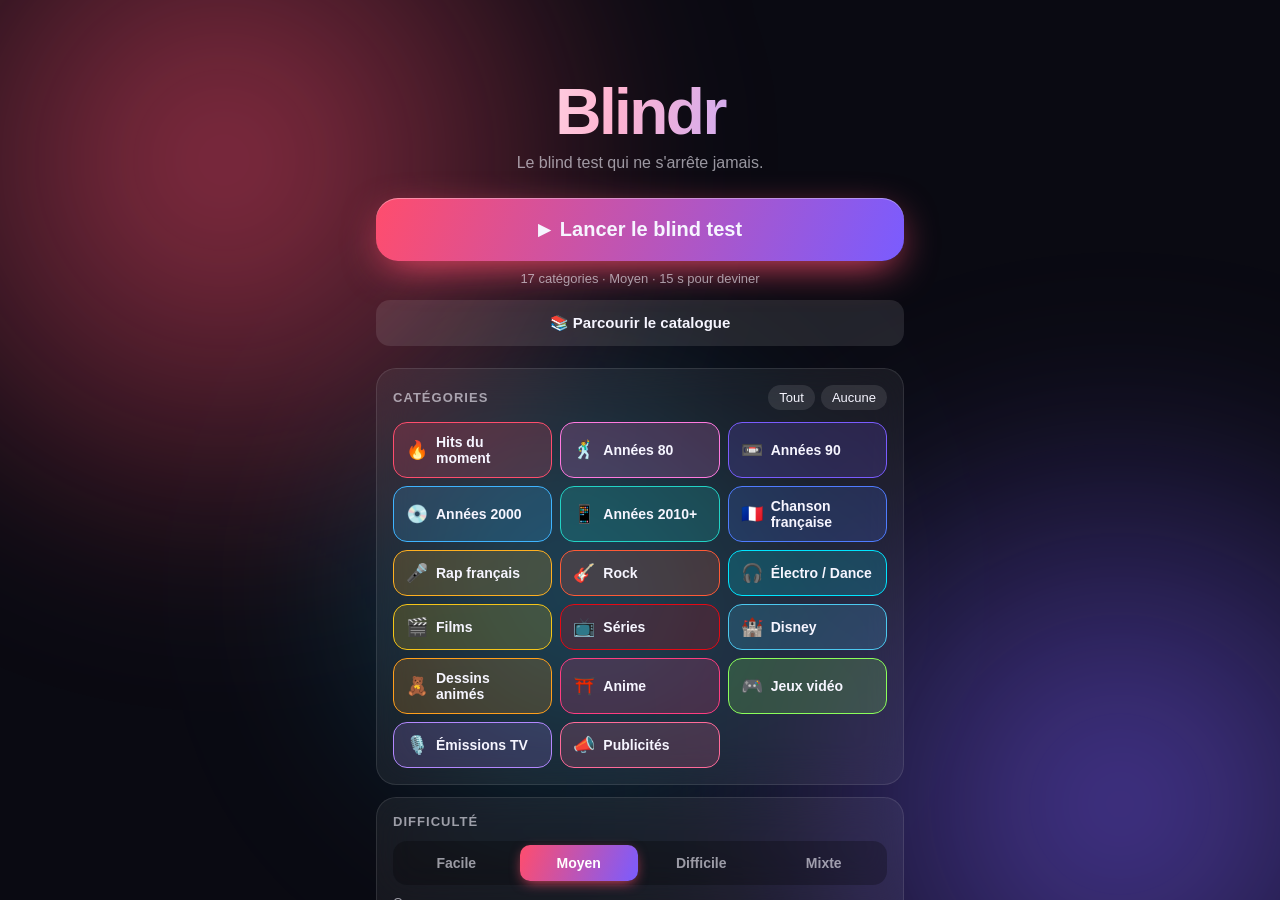
==== commit 3edbce32: "Catalogue commun construit une fois pour tous les appareils, et catégories Émissions TV et Publicité" ====
--- a/index.html
+++ b/index.html
@@ -52,9 +52,9 @@
           <button data-level="out">Écartés</button>
         </div>
       </div>
-      <div id="catalogAnalyze" class="cat-analyze hidden">
-        <p id="catalogAnalyzeText"></p>
-        <button id="catalogAnalyzeBtn" class="pill">Analyser</button>
+      <div id="catalogCorr" class="cat-analyze hidden">
+        <p id="catalogCorrText"></p>
+        <button id="catalogCorrBtn" class="pill">Copier</button>
       </div>
     </div>
     <div id="catalogList" class="cat-list"></div>
